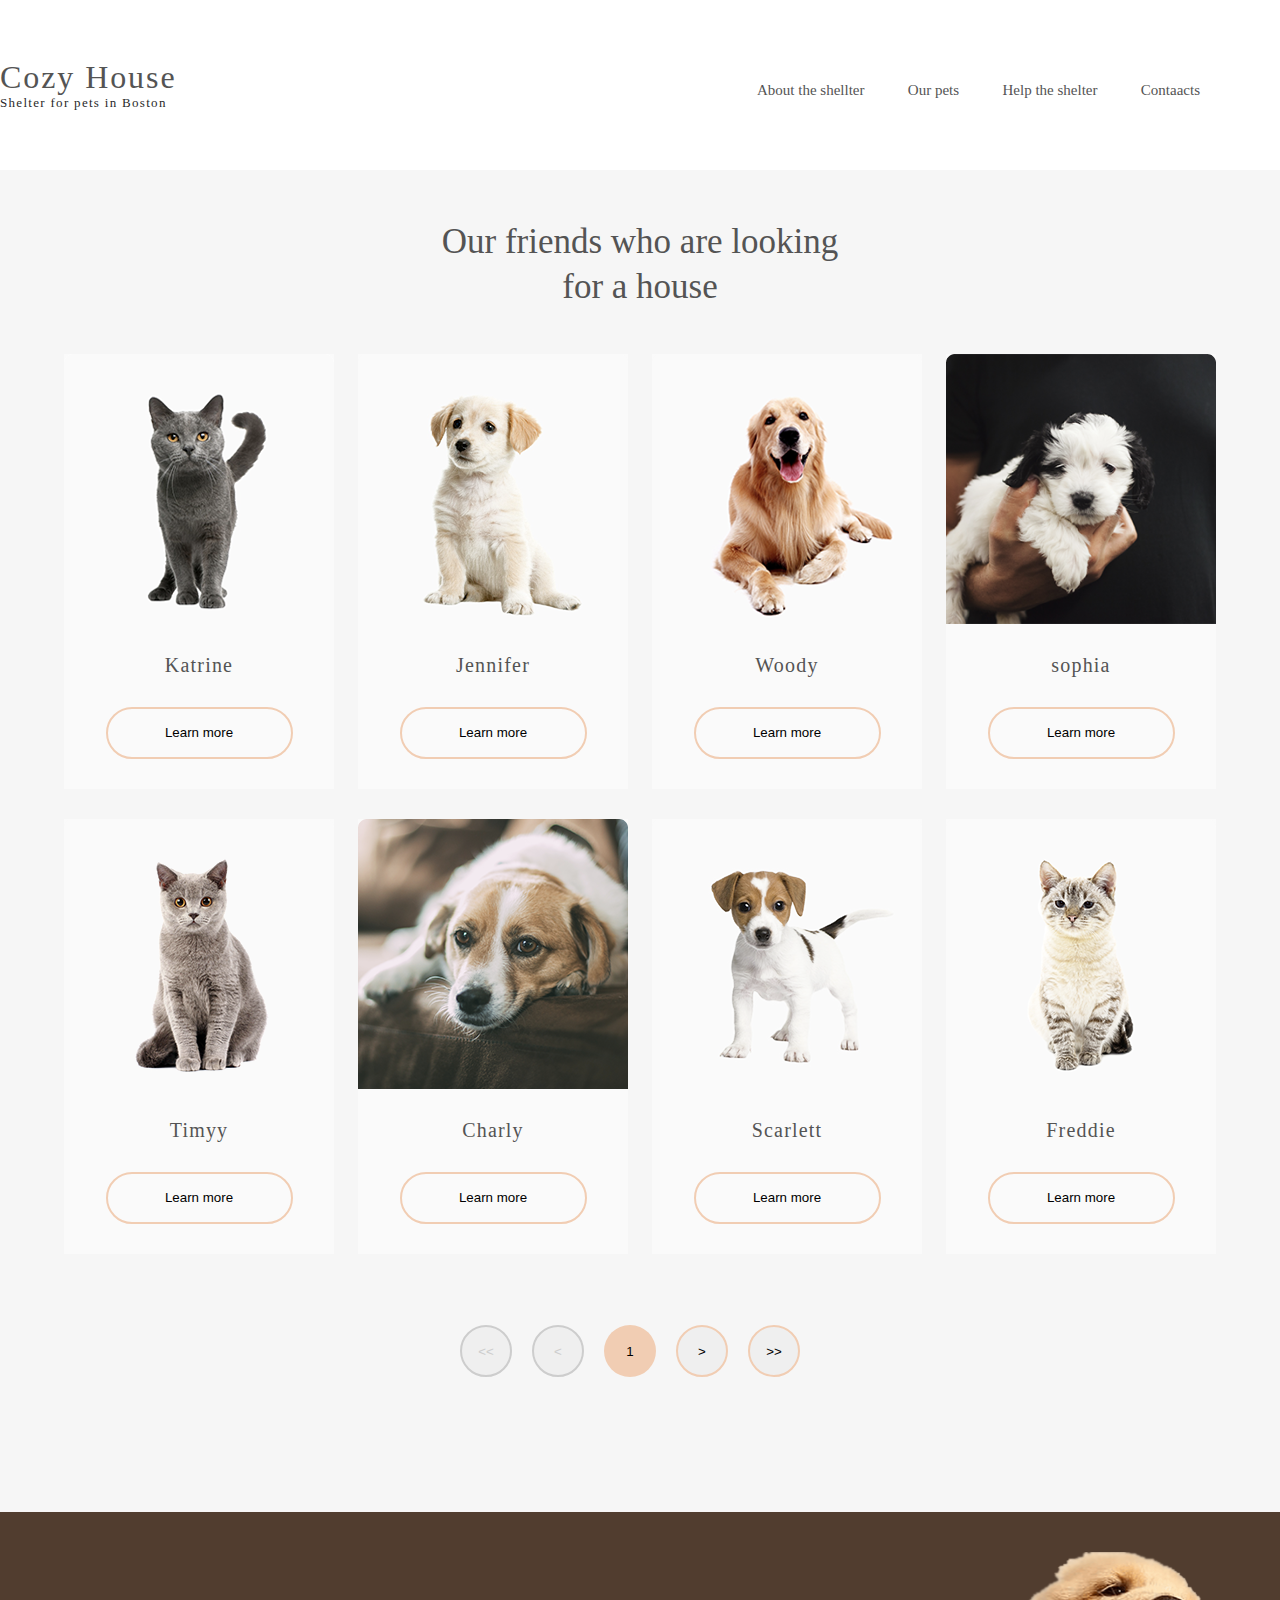
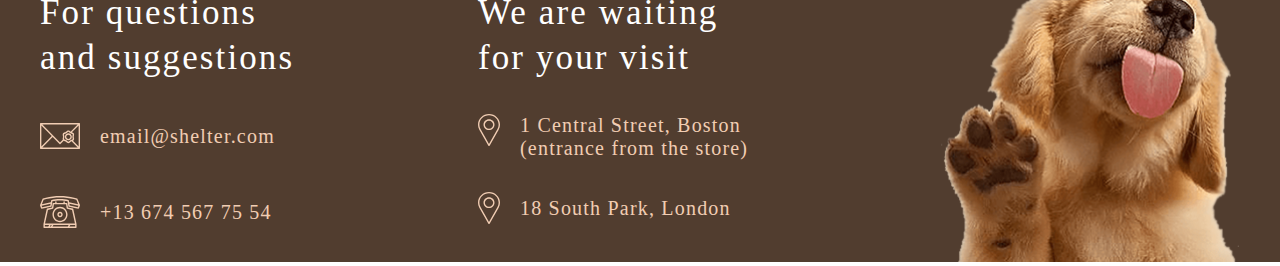
==== pages/pets/index.html @ 42f502eb "feat: add our-pets page" ====
<!DOCTYPE html>
<html lang="en">
<head>
    <meta charset="UTF-8">
    <meta http-equiv="X-UA-Compatible" content="IE=edge">
    <meta name="viewport" content="width=device-width, initial-scale=1.0">
    <link rel="stylesheet" href="./style.css">
    <title>Document</title>
</head>
<body>
    <div class="all">
    <header>
        <div class="logo">
            <h1>Cozy House</h1>
            <p>Shelter for pets in Boston</p>
        </div>
        <div class="navigation">
            <nav>
                <ul>
                    <li><a href="#">About the shellter</a></li>
                    <li><a href="#">Our pets</a></li>
                    <li><a href="#">Help the shelter</a></li>
                    <li><a href="#">Contaacts</a></li>
                </ul>
            </nav>
        </div>
    </header>
    <main>
        <div class="main-box">
            <div class="main-box-title">
                <h3>Our friends who are looking for a house</h3>
            </div>
            <div class="main-box-wrap">
                <div class="main-box-containter">
                    <div class="container-img"><img src="../../assets/images/pets-katrine.png" alt="katrine"></div>
                    <div class="container-title"><h2>Katrine</h2></div>
                    <div class="container-btn"><button>Learn more</button></div>
                </div>
                <div class="main-box-containter">
                    <div class="container-img"><img src="../../assets/images/pets-jennifer.png" alt="jennifer"></div>
                    <div class="container-title"><h2>Jennifer</h2></div>
                    <div class="container-btn"><button>Learn more</button></div>
                </div>
                <div class="main-box-containter">
                    <div class="container-img"><img src="../../assets/images/pets-woody.png" alt="woody"></div>
                    <div class="container-title"><h2>Woody</h2></div>
                    <div class="container-btn"><button>Learn more</button></div>
                </div>
                <div class="main-box-containter">
                    <div class="container-img"><img src="../../assets/images/pets-sophia.png" alt="sophia"></div>
                    <div class="container-title"><h2>sophia</h2></div>
                    <div class="container-btn"><button>Learn more</button></div>
                </div>
                <div class="main-box-containter">
                    <div class="container-img"><img src="../../assets/images/pets-timmy.png" alt="timmy"></div>
                    <div class="container-title"><h2>Timyy</h2></div>
                    <div class="container-btn"><button>Learn more</button></div>
                </div>
                <div class="main-box-containter">
                    <div class="container-img"><img src="../../assets/images/pets-charly.png" alt="charly"></div>
                    <div class="container-title"><h2>Charly</h2></div>
                    <div class="container-btn"><button>Learn more</button></div>
                </div>
                <div class="main-box-containter">
                    <div class="container-img"><img src="../../assets/images/pets-scarlett.png" alt="scarlett"></div>
                    <div class="container-title"><h2>Scarlett</h2></div>
                    <div class="container-btn"><button>Learn more</button></div>
                </div>
                <div class="main-box-containter">
                    <div class="container-img"><img src="../../assets/images/pets-freddie.png" alt="freddie"></div>
                    <div class="container-title"><h2>Freddie</h2></div>
                    <div class="container-btn"><button>Learn more</button></div>
                </div>

            </div>
            <div class="arrows">
                <button class="border-left"><<</button>
                <button class="border-left"><</button>
                <button class="border-one">1</button>
                <button class="border-right">></button>
                <button class="border-right">>></button>
            </div>

        </div>
    </main>
    <footer>
        <div class="footer-box">
            <div class="footer-box-one">
                <div class="footer-box-one-title">
                    <h3>For questions and suggestions</h3>
                </div>
                <div class="footer-box-mail">
                    <div>
                        <img src="../../assets/icons/icon-email.svg" alt="email">
                     </div>
                    <a href="mailto:email@shelter.com">email@shelter.com</a>
                </div>
                <div class="footer-box-phone">
                    <div>
                       <img src="../../assets/icons/icon-phone.svg" alt="phone">
                     </div>
                    <a href="">+13 674 567 75 54</a>
                </div>
            </div>
            <div class="footer-box-two">
                <div class="box-two-title">
                    <h3>We are waiting for your visit</h3>
                </div>
                <div class="box-two-location-one">
                    <div>
                        <img src="../../assets/icons/icon-marker.svg" alt="marker">
                    </div>
                    <h4>1 Central Street, Boston (entrance from the store)</h4>
                </div>
                <div class="box-two-location-two">
                    <div>
                        <img src="../../assets/icons/icon-marker.svg" alt="marker">
                    </div>
                    <h4>18 South Park, London </h4>
                </div>

            </div>
            <div class="footer-box-three">
                <img src="../../assets/images/footer-puppy.png" alt="puppy">
            </div>
        </div>
       </footer>
    </div>
</body>
</html>
---- pages/pets/style.css ----
* {
    margin: 0;
    padding: 0;
    box-sizing: border-box;
    list-style: none;
    text-decoration: none;
}

body {
    display: flex;
    justify-content: center;
}
.all {
    width: 1280px;
}

header {
    width: 1200px;
    height: 60px;
    display: flex;
    justify-content: space-between;
    align-items: center;
    margin-bottom: 50px;
    margin-top: 60px;
}

.logo {
    width: 184px;
    height: 60px;
}
.logo h1 {
    display: flex;
    align-items: center;
    letter-spacing: 0.06em;
    font-size: 32px;
    line-height: 35px;
    font-weight: 400;
    color: #545454;
}

.logo p {
    font-size: 13px;
    line-height: 15px;
    font-weight: 400;
    display: flex;
    align-items: center;
    letter-spacing: 0.1em;
    color: #292929;
}

.navigation {
    width: 443px;
    height: 27px;
    display: flex;
    align-items: center;

}
.navigation nav {
    display: flex;
    width: 100%;


}

.navigation nav ul {
    display: flex;
    align-items: center;
    width: 100%;
    justify-content: space-between;
}

.navigation nav ul li {
    display: flex;
    justify-content: space-between;
    font-size: 15px;
    font-weight: 400;
    line-height: 24px;
}

.navigation nav ul li a {
    color : #545454;

}

.navigation nav ul li a:hover {
    color: #FAFAFA;
    border-bottom: 2px solid #F1CDB3;
}

/* main  */
main {
    width: 1280px;
    height: 1342px;
    background: #F6F6F6;
    display: flex;
    justify-content: center;
    text-align: center;
}

.main-box {
    width: 1200px;
    height: 1162px;
    display: flex;
    justify-content: center;
    align-items: center;
    flex-direction: column;
    position: relative;

}

.main-box-title {
    width: 400px;
    height: 90px;
    margin-bottom: 45px;
}

.main-box-title h3 {
    color: #545454;
    font-family: 'Georgia';
    font-style: normal;
    font-weight: 400;
    font-size: 35px;
    line-height: 45px;
}

.main-box-wrap {
    width: 1200px;
    height: 930px;
    display: grid;
    grid-template-columns: repeat(4, 270px);
    justify-content: space-evenly;
    /* margin: 0 auto; */
}

.main-box-containter {
    width: 270px;
    height: 435px;
    background: #FAFAFA;
    text-align: center;
    
    
}

.container-img {
   width: 270px;
   height: 270px;
   margin-bottom: 30px;
}

.container-img img {
    object-fit: cover;
    width: 100%;
    height: 100%;
}

.container-title {
    margin-bottom: 30px;
}

.container-title h2 {
    color: #545454;
    font-family: 'Georgia';
    font-style: normal;
    font-weight: 400;
    font-size: 20px;
    line-height: 23px;
    letter-spacing: 0.06em;
}


.container-btn button {
    border: 2px solid #F1CDB3;
    border-radius: 100px;
    width: 187px;
    height: 52px;
    background-color: #FAFAFA;
}

.arrows {
    width: 340px;
    height: 52px;
    position: absolute;
    bottom: -45px;
    left: 35%;
    display: flex;
    justify-content: space-between;
}

.arrows button {
    width: 52px;
    height: 52px;
    border-radius: 100px;
}

.border-left {
    border: 2px solid #CDCDCD;
    color: #CDCDCD;
}

.border-right {
    border: 2px solid #F1CDB3;

}

.border-one {
    background: #F1CDB3;
    border: none;
}

/* footer  */

footer {
    width: 1280px;
    height: 350px;
    background-color: #513D2F;
    display: flex;
    justify-content: center;
}

.footer-box {
    width: 1200px;
    height: 310px;
    margin-top: 40px;
    display: flex;
    justify-content: space-between;
    align-items: center;
}

.footer-box-one {
    width: 278px;
    height: 234px;
}

.footer-box-one-title {
    width: 278px;
    height: 90px;
    margin-bottom: 40px;
}



.footer-box-one-title h3 {
    font-weight: 400;
    font-size: 35px;
    line-height: 45px;
    letter-spacing: 0.06em;
    color: #FFFFFF;
}

.footer-box-mail {
    display: flex;
    width: 251px;
    height: 32px;
    align-items: center;
    margin-bottom: 44px;
}


.footer-box-mail a {
    font-weight: 400;
    font-size: 20px;
    line-height: 23px;
    letter-spacing: 0.06em;
    color: #F1CDB3;
}
.footer-box-mail div {
    width: 40px;
    height: 32px;
    margin-right: 20px;
}
.footer-box-mail div img {
    object-fit: cover;
    width: 100%;
    height: 100%;
}

.footer-box-phone {
    width: 239px;
    height: 32px;
    display: flex;
    
    align-items: center;
}
.footer-box-phone a {
    font-weight: 400;
    font-size: 20px;
    line-height: 115%;
    letter-spacing: 0.06em;
    color: #F1CDB3;
}

.footer-box-phone div {
    margin-right: 20px;
    width: 40px;
    height: 32px;
}

.footer-box-phone div img {
    object-fit: cover;
    width: 100%;
    height: 100%;
}

.footer-box-two {
    width: 302px;
    height: 234px;
}

.box-two-title {
    width: 270px;
    height: 90px;
    margin-bottom: 34px;
}
.box-two-title h3 {
    font-weight: 400;
    font-size: 35px;
    line-height: 45px;
    letter-spacing: 0.06em;
    color: #FFFFFF;
}

.location {
    width: 260px;
    height: 46px;
    display: flex;
}

.location h4 {
    font-weight: 400;
    font-size: 20px;
    line-height: 23px;
    letter-spacing: 0.06em;
    color: #F1CDB3;
}

.box-two-location-one {
    display: flex;
    width: 302px;
    height: 46px;
    margin-bottom: 32px;
}

.box-two-location-one div {
    margin-right: 20px;
}

.box-two-location-one h4 {
    font-weight: 400;
    font-size: 20px;
    line-height: 23px;
    letter-spacing: 0.06em;
    color: #F1CDB3;
}

.box-two-location-two {
    width: 302px;
    height: 32px;
    display: flex;
    align-items: center;
}

.box-two-location-two div {
    margin-right: 20px;
    width: 22px;
    height: 32px;
}
.box-two-location-two div img {
    object-fit: cover;
    width: 100%;
    height: 100%;
}

.box-two-location-two h4 {
    font-weight: 400;
    font-size: 20px;
    line-height: 23px;
    letter-spacing: 0.06em;
    color: #F1CDB3;
}

.footer-box-three {
    width: 300px;
    height: 310px;
}

.footer-box-three img {
    object-fit: cover;
    width: 100%;
    height: 100%;
}
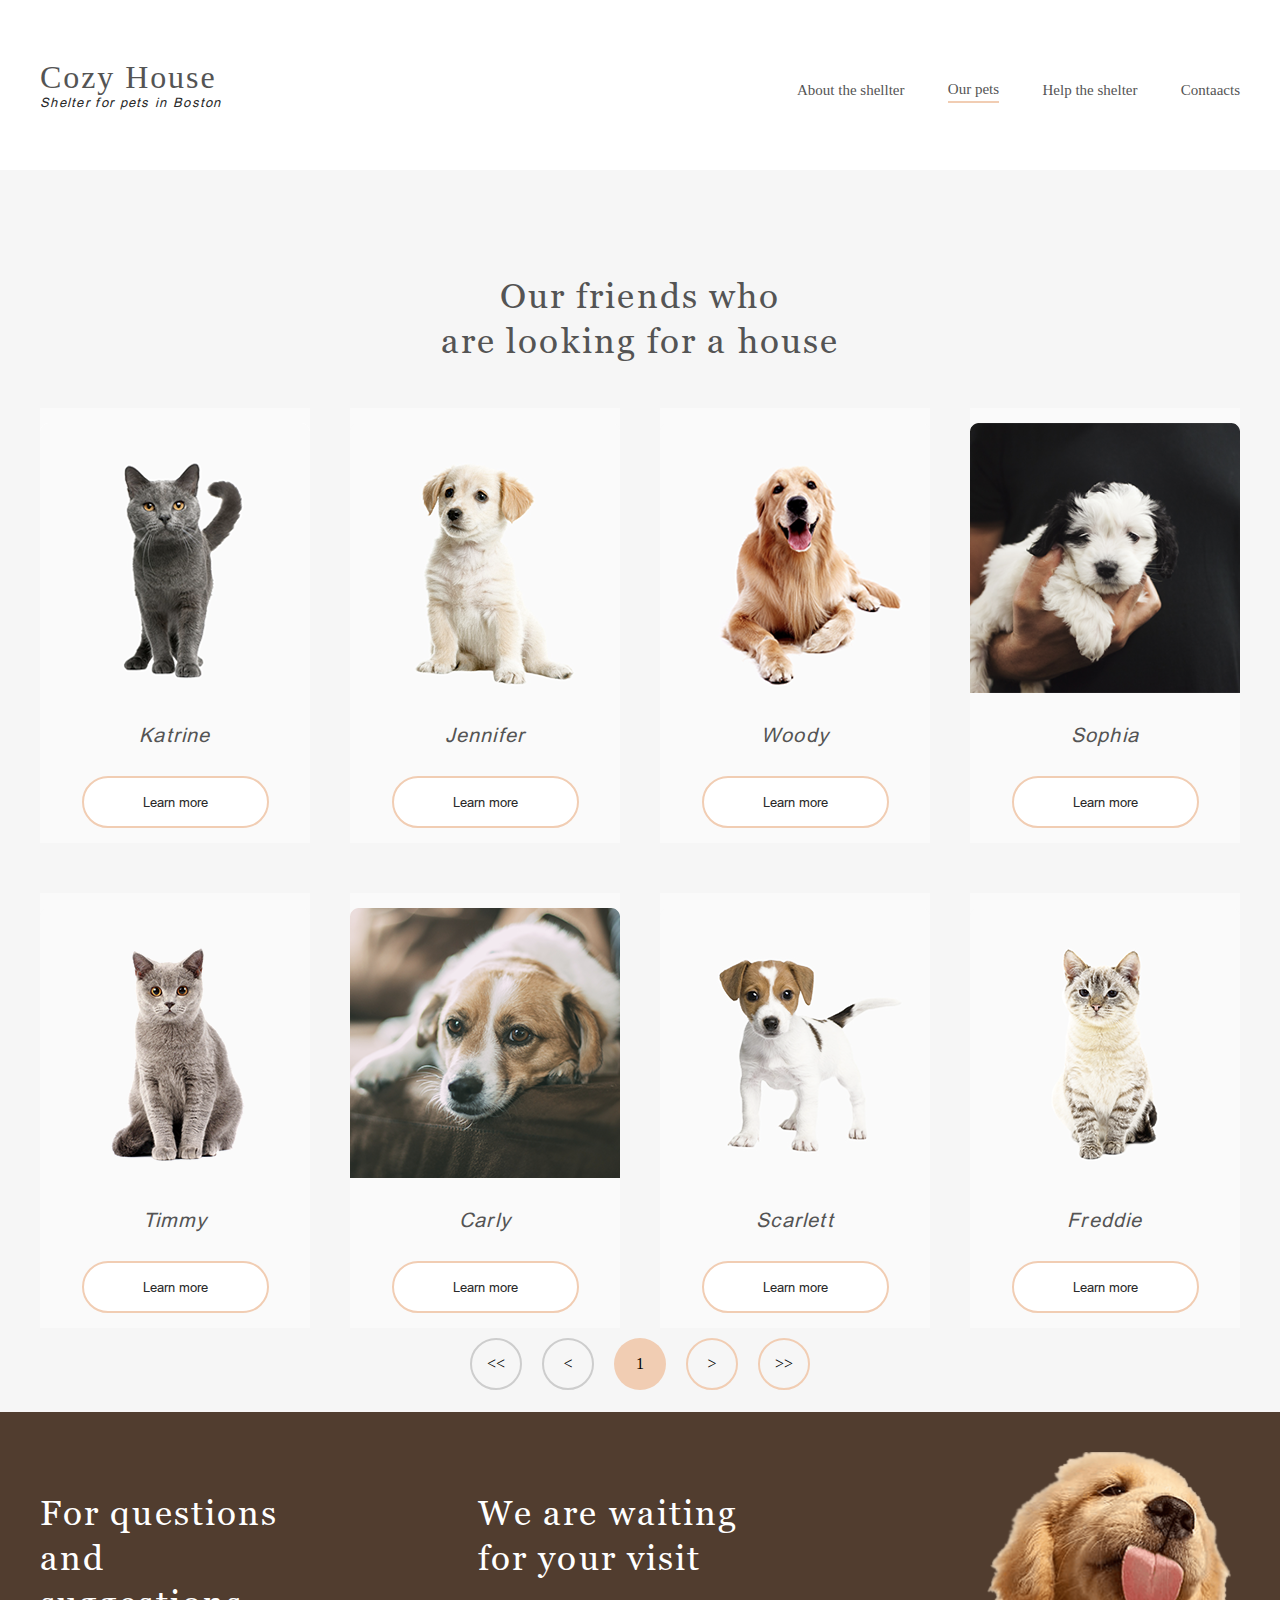
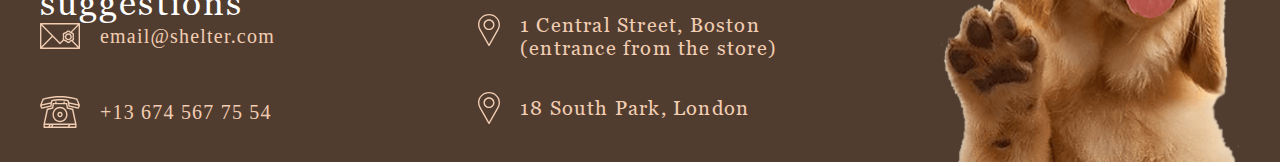
==== commit 1bd9e690: "feat: changed main content" ====
--- a/pages/pets/index.html
+++ b/pages/pets/index.html
@@ -5,10 +5,9 @@
     <meta http-equiv="X-UA-Compatible" content="IE=edge">
     <meta name="viewport" content="width=device-width, initial-scale=1.0">
     <link rel="stylesheet" href="./style.css">
-    <title>Document</title>
+    <title>our pats</title>
 </head>
 <body>
-    <div class="all">
     <header>
         <div class="logo">
             <h1>Cozy House</h1>
@@ -17,73 +16,69 @@
         <div class="navigation">
             <nav>
                 <ul>
-                    <li><a href="#">About the shellter</a></li>
-                    <li><a href="#">Our pets</a></li>
-                    <li><a href="#">Help the shelter</a></li>
-                    <li><a href="#">Contaacts</a></li>
+                    <li><a href="../main/index.h.html" >About the shellter</a></li>
+                    <li><a href="../pets/index.html" >Our pets</a></li>
+                    <li><a href="#help">Help the shelter</a></li>
+                    <li><a href="#foot">Contaacts</a></li>
                 </ul>
             </nav>
         </div>
     </header>
     <main>
-        <div class="main-box">
-            <div class="main-box-title">
-                <h3>Our friends who are looking for a house</h3>
+        <div class="container">
+            <div class="container-title">
+                <h3>Our friends who <br> are looking for a house</h3>
             </div>
-            <div class="main-box-wrap">
-                <div class="main-box-containter">
-                    <div class="container-img"><img src="../../assets/images/pets-katrine.png" alt="katrine"></div>
-                    <div class="container-title"><h2>Katrine</h2></div>
-                    <div class="container-btn"><button>Learn more</button></div>
+            <div class="container-grid">
+                <div class="grid-card">
+                    <div class="grid-card-img"><img src="../../assets/images/pets-katrine.png" alt="katrine"></div>
+                    <div class="grid-card-title"><p>Katrine</p></div>
+                    <div class="grid-card-btn"><button>Learn more</button></div>
                 </div>
-                <div class="main-box-containter">
-                    <div class="container-img"><img src="../../assets/images/pets-jennifer.png" alt="jennifer"></div>
-                    <div class="container-title"><h2>Jennifer</h2></div>
-                    <div class="container-btn"><button>Learn more</button></div>
+                <div class="grid-card">
+                    <div class="grid-card-img"><img src="../../assets/images/pets-jennifer.png" alt="jennifer"></div>
+                    <div class="grid-card-title"><p>Jennifer</p></div>
+                    <div class="grid-card-btn"><button>Learn more</button></div>
                 </div>
-                <div class="main-box-containter">
-                    <div class="container-img"><img src="../../assets/images/pets-woody.png" alt="woody"></div>
-                    <div class="container-title"><h2>Woody</h2></div>
-                    <div class="container-btn"><button>Learn more</button></div>
+                <div class="grid-card">
+                    <div class="grid-card-img"><img src="../../assets/images/pets-woody.png" alt="woody"></div>
+                    <div class="grid-card-title"><p>Woody</p></div>
+                    <div class="grid-card-btn"><button>Learn more</button></div>
                 </div>
-                <div class="main-box-containter">
-                    <div class="container-img"><img src="../../assets/images/pets-sophia.png" alt="sophia"></div>
-                    <div class="container-title"><h2>sophia</h2></div>
-                    <div class="container-btn"><button>Learn more</button></div>
+                <div class="grid-card">
+                    <div class="grid-card-img"><img src="../../assets/images/pets-sophia.png" alt="sophia"></div>
+                    <div class="grid-card-title"><p>Sophia</p></div>
+                    <div class="grid-card-btn"><button>Learn more</button></div>
+                </div>                <div class="grid-card">
+                    <div class="grid-card-img"><img src="../../assets/images/pets-timmy.png" alt="Timmy"></div>
+                    <div class="grid-card-title"><p>Timmy</p></div>
+                    <div class="grid-card-btn"><button>Learn more</button></div>
                 </div>
-                <div class="main-box-containter">
-                    <div class="container-img"><img src="../../assets/images/pets-timmy.png" alt="timmy"></div>
-                    <div class="container-title"><h2>Timyy</h2></div>
-                    <div class="container-btn"><button>Learn more</button></div>
+                <div class="grid-card">
+                    <div class="grid-card-img"><img src="../../assets/images/pets-charly.png" alt="Carly"></div>
+                    <div class="grid-card-title"><p>Carly</p></div>
+                    <div class="grid-card-btn"><button>Learn more</button></div>
+                </div>                <div class="grid-card">
+                    <div class="grid-card-img"><img src="../../assets/images/pets-scarlett.png" alt="Scarlett"></div>
+                    <div class="grid-card-title"><p>Scarlett</p></div>
+                    <div class="grid-card-btn"><button>Learn more</button></div>
+                </div>                <div class="grid-card">
+                    <div class="grid-card-img"><img src="../../assets/images/pets-freddie.png" alt="Freddie"></div>
+                    <div class="grid-card-title"><p>Freddie</p></div>
+                    <div class="grid-card-btn"><button>Learn more</button></div>
                 </div>
-                <div class="main-box-containter">
-                    <div class="container-img"><img src="../../assets/images/pets-charly.png" alt="charly"></div>
-                    <div class="container-title"><h2>Charly</h2></div>
-                    <div class="container-btn"><button>Learn more</button></div>
-                </div>
-                <div class="main-box-containter">
-                    <div class="container-img"><img src="../../assets/images/pets-scarlett.png" alt="scarlett"></div>
-                    <div class="container-title"><h2>Scarlett</h2></div>
-                    <div class="container-btn"><button>Learn more</button></div>
-                </div>
-                <div class="main-box-containter">
-                    <div class="container-img"><img src="../../assets/images/pets-freddie.png" alt="freddie"></div>
-                    <div class="container-title"><h2>Freddie</h2></div>
-                    <div class="container-btn"><button>Learn more</button></div>
-                </div>
+            </div>
+            <div class="arrows">
+                <div class="arrows-black"><span><<</span></div>
+                <div class="arrows-black"><span><</span></div>
+                <div class="arrows-one">1</div>
+                <div class="arrows-pimk-ish"><span>></span></div>
+                <div class="arrows-pimk-ish"><span>>></span></div>
 
             </div>
-            <div class="arrows">
-                <button class="border-left"><<</button>
-                <button class="border-left"><</button>
-                <button class="border-one">1</button>
-                <button class="border-right">></button>
-                <button class="border-right">>></button>
-            </div>
-
         </div>
     </main>
-    <footer>
+    <footer id="foot">
         <div class="footer-box">
             <div class="footer-box-one">
                 <div class="footer-box-one-title">
@@ -99,7 +94,7 @@
                     <div>
                        <img src="../../assets/icons/icon-phone.svg" alt="phone">
                      </div>
-                    <a href="">+13 674 567 75 54</a>
+                    <a href="tel:+136745677554">+13 674 567 75 54</a>
                 </div>
             </div>
             <div class="footer-box-two">
@@ -110,13 +105,17 @@
                     <div>
                         <img src="../../assets/icons/icon-marker.svg" alt="marker">
                     </div>
-                    <h4>1 Central Street, Boston (entrance from the store)</h4>
+                    <a href="https://goo.gl/maps/YngXgq2mWNd2mPq39" target="_blank">
+                         <h4>1 Central Street, Boston (entrance from the store)</h4>
+                    </a>
                 </div>
                 <div class="box-two-location-two">
                     <div>
                         <img src="../../assets/icons/icon-marker.svg" alt="marker">
                     </div>
-                    <h4>18 South Park, London </h4>
+                    <a href="https://goo.gl/maps/i6EnnC2U26eGFeHZ9" target="_blank">
+                       <h4>18 South Park, London </h4>
+                    </a>
                 </div>
 
             </div>
@@ -124,7 +123,8 @@
                 <img src="../../assets/images/footer-puppy.png" alt="puppy">
             </div>
         </div>
-       </footer>
-    </div>
+    </footer>
+
+<script src="./script.js"></script>
 </body>
 </html>--- a/pages/pets/style.css
+++ b/pages/pets/style.css
@@ -9,9 +9,42 @@
 body {
     display: flex;
     justify-content: center;
-}
-.all {
-    width: 1280px;
+    flex-direction: column;
+    align-items: center;
+}
+@font-face {
+	font-family: 'Georgia';
+	src: url('../../assets/fonts/georgia.ttf');
+	src: local('Georgia Regular'), local('Georgia-Regular'),
+		url('../../assets/fonts/georgia.ttf') format('truetype');
+	font-weight: normal;
+	font-style: normal;
+}
+
+@font-face {
+	font-family: 'Arial';
+	src: url('../../assets/fonts/arial.ttf');
+	src: local('Arial Regular'), local('Arial-Regular'),
+		url('../../assets/fonts/arial.ttf') format('truetype');
+	font-weight: normal;
+	font-style: normal;
+}
+
+
+
+h3  {
+    font-family: 'Georgia';
+    font-style: normal; 
+}
+
+p {
+    font-family: 'Arial';
+    font-style: italic;
+}
+
+h4 {
+    font-family: 'Georgia';
+    font-style: normal;
 }
 
 header {
@@ -83,131 +116,164 @@
 }
 
 .navigation nav ul li a:hover {
-    color: #FAFAFA;
+    color: #545454;
     border-bottom: 2px solid #F1CDB3;
 }
 
-/* main  */
+nav ul li:nth-child(2) {
+    border-bottom: 2px solid #F1CDB3 ;
+}
+
+
 main {
     width: 1280px;
-    height: 1342px;
-    background: #F6F6F6;
-    display: flex;
-    justify-content: center;
-    text-align: center;
-}
-
-.main-box {
+    background-color: #F6F6F6;
+    display: flex;
+    justify-content: center;
+    align-items: center;
+}
+
+.container {
     width: 1200px;
     height: 1162px;
-    display: flex;
-    justify-content: center;
-    align-items: center;
+    margin-top: 80px;
+    display: flex;
+    justify-content: center;
+    align-items: center;
+    text-align: center;
     flex-direction: column;
-    position: relative;
-
-}
-
-.main-box-title {
+}
+.container-title {
     width: 400px;
     height: 90px;
+    color: #545454;
     margin-bottom: 45px;
-}
-
-.main-box-title h3 {
-    color: #545454;
-    font-family: 'Georgia';
-    font-style: normal;
+    display: flex;
+    justify-content: center;
+    align-items: center;
+}
+
+.container-title h3 {
     font-weight: 400;
     font-size: 35px;
     line-height: 45px;
-}
-
-.main-box-wrap {
+    letter-spacing: 0.06em;
+    color: #545454;
+
+}
+
+.container-grid {
     width: 1200px;
     height: 930px;
     display: grid;
     grid-template-columns: repeat(4, 270px);
-    justify-content: space-evenly;
-    /* margin: 0 auto; */
-}
-
-.main-box-containter {
+    justify-content: center;
+    gap: 40px;
+    
+}
+
+.grid-card {
+    background-color: #FAFAFA;
+    height: 435px;
+    display: flex;
+    flex-direction: column;
+    justify-content: center;
+    align-items: center;
+
+}
+
+.grid-card-img {
     width: 270px;
-    height: 435px;
-    background: #FAFAFA;
-    text-align: center;
-    
-    
-}
-
-.container-img {
-   width: 270px;
-   height: 270px;
-   margin-bottom: 30px;
-}
-
-.container-img img {
+    height: 270px;
+    margin-bottom: 30px;
+}
+.grid-card-img img {
     object-fit: cover;
     width: 100%;
     height: 100%;
-}
-
-.container-title {
+
+}
+
+.grid-card-title {
+    width: 83px;
+    height: 23px;
     margin-bottom: 30px;
 }
 
-.container-title h2 {
+.grid-card-title p {
+    font-weight: 400;
+    font-size: 20px;
+    line-height: 23px;
+    letter-spacing: 0.06em;
     color: #545454;
-    font-family: 'Georgia';
-    font-style: normal;
-    font-weight: 400;
-    font-size: 20px;
-    line-height: 23px;
-    letter-spacing: 0.06em;
-}
-
-
-.container-btn button {
+}
+
+.grid-card-btn {
+    display: flex;
+    justify-content: center;
+    align-items: center;
+}
+
+.grid-card-btn button {
+    width: 187px;
+    height: 52px;
     border: 2px solid #F1CDB3;
     border-radius: 100px;
-    width: 187px;
-    height: 52px;
-    background-color: #FAFAFA;
+    color: #292929;
+    background-color: #ffffff;
+}
+
+.grid-card-btn button:hover {
+    background-color: #FDDCC4;
+    cursor: pointer;
 }
 
 .arrows {
     width: 340px;
     height: 52px;
-    position: absolute;
-    bottom: -45px;
-    left: 35%;
     display: flex;
     justify-content: space-between;
-}
-
-.arrows button {
+    align-items: center;
+}
+
+.arrows div {
     width: 52px;
     height: 52px;
+    border: 100px;
     border-radius: 100px;
-}
-
-.border-left {
+    display: flex;
+    justify-content: center;
+    align-items: center;
+}
+
+.arrows-black span {
+    display: flex;
+    justify-content: center;
+    align-items: center;
     border: 2px solid #CDCDCD;
-    color: #CDCDCD;
-}
-
-.border-right {
+    border-radius: 100px;
+    width: 52px;
+    height: 52px;
+    cursor: pointer;
+
+}
+
+.arrows-pimk-ish span {
+    display: flex;
+    justify-content: center;
+    align-items: center;
     border: 2px solid #F1CDB3;
-
-}
-
-.border-one {
-    background: #F1CDB3;
-    border: none;
-}
-
-/* footer  */
+    border-radius: 100px;
+    width: 52px;
+    height: 52px;
+    cursor: pointer;
+}
+
+.arrows-one {
+    background-color: #F1CDB3;
+    cursor: pointer;
+
+}
 
 footer {
     width: 1280px;
@@ -387,4 +453,4 @@
     object-fit: cover;
     width: 100%;
     height: 100%;
-}+}
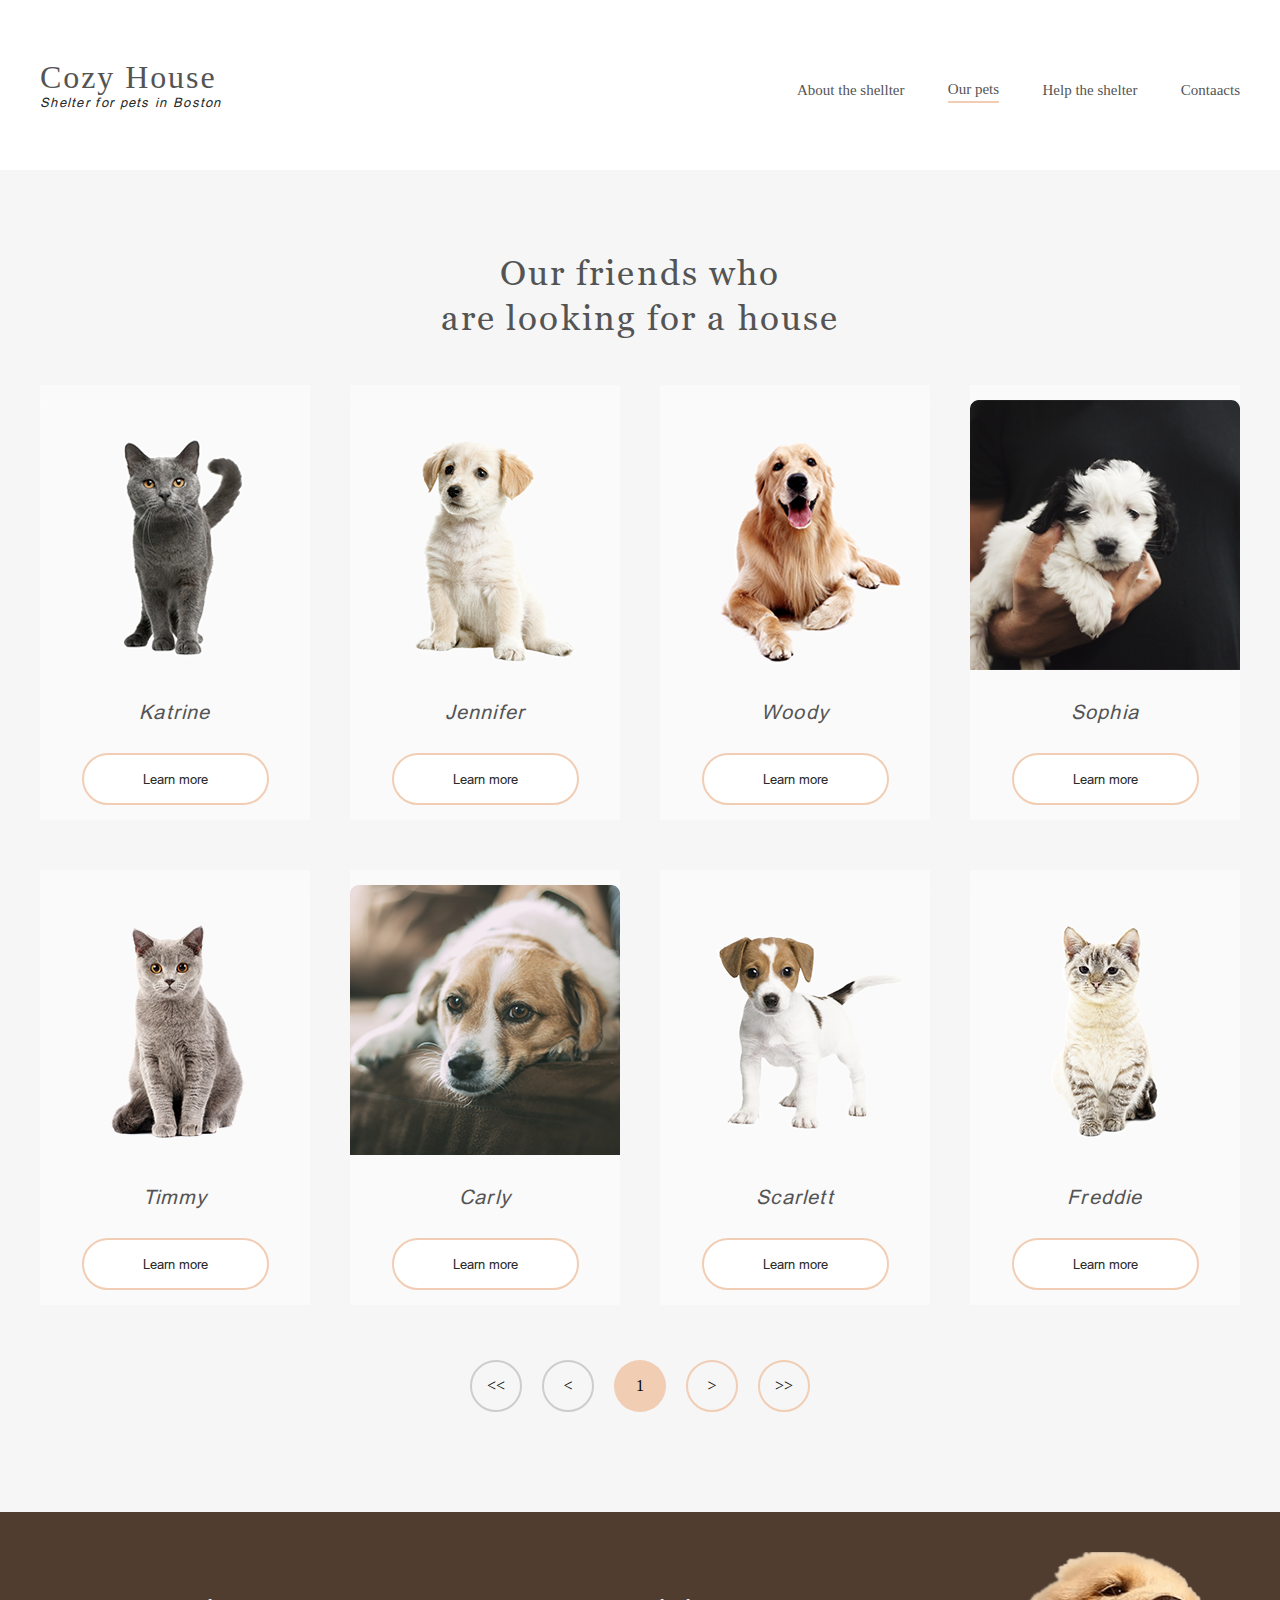
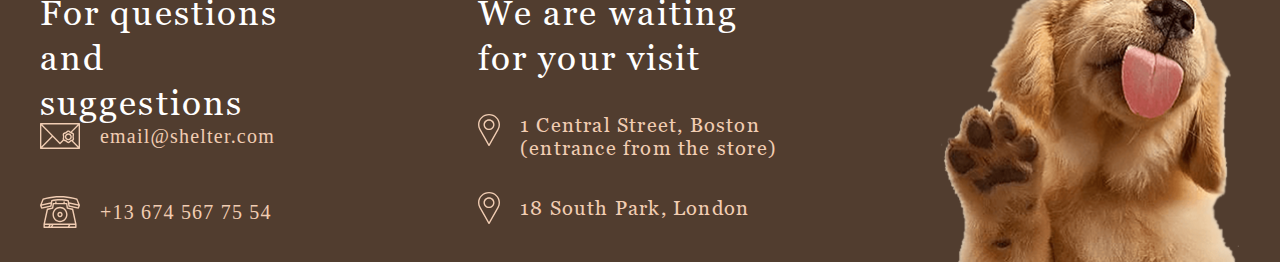
==== commit 33cb8bca: "feat:add link to header logo and hover on cards" ====
--- a/pages/pets/index.html
+++ b/pages/pets/index.html
@@ -9,14 +9,16 @@
 </head>
 <body>
     <header>
-        <div class="logo">
-            <h1>Cozy House</h1>
-            <p>Shelter for pets in Boston</p>
-        </div>
+        <a href="../../pages/main/index.html">
+            <div class="logo">
+                <h1>Cozy House</h1>
+                <p>Shelter for pets in Boston</p>
+            </div>
+           </a>
         <div class="navigation">
             <nav>
                 <ul>
-                    <li><a href="../main/index.h.html" >About the shellter</a></li>
+                    <li><a href="../main/index.html" >About the shellter</a></li>
                     <li><a href="../pets/index.html" >Our pets</a></li>
                     <li><a href="#help">Help the shelter</a></li>
                     <li><a href="#foot">Contaacts</a></li>
--- a/pages/pets/style.css
+++ b/pages/pets/style.css
@@ -142,6 +142,7 @@
     align-items: center;
     text-align: center;
     flex-direction: column;
+    margin-bottom: 100px;
 }
 .container-title {
     width: 400px;
@@ -169,7 +170,7 @@
     grid-template-columns: repeat(4, 270px);
     justify-content: center;
     gap: 40px;
-    
+  margin-bottom: 45px;
 }
 
 .grid-card {
@@ -181,6 +182,22 @@
     align-items: center;
 
 }
+
+/* .grid-card:hover {
+    cursor: pointer;
+} */
+
+.grid-card:hover .grid-card-btn button{
+
+    background-color: #FDDCC4;
+
+    cursor: pointer;
+
+}
+.grid-card:hover {
+    cursor: pointer;
+}
+
 
 .grid-card-img {
     width: 270px;
@@ -223,10 +240,6 @@
     background-color: #ffffff;
 }
 
-.grid-card-btn button:hover {
-    background-color: #FDDCC4;
-    cursor: pointer;
-}
 
 .arrows {
     width: 340px;
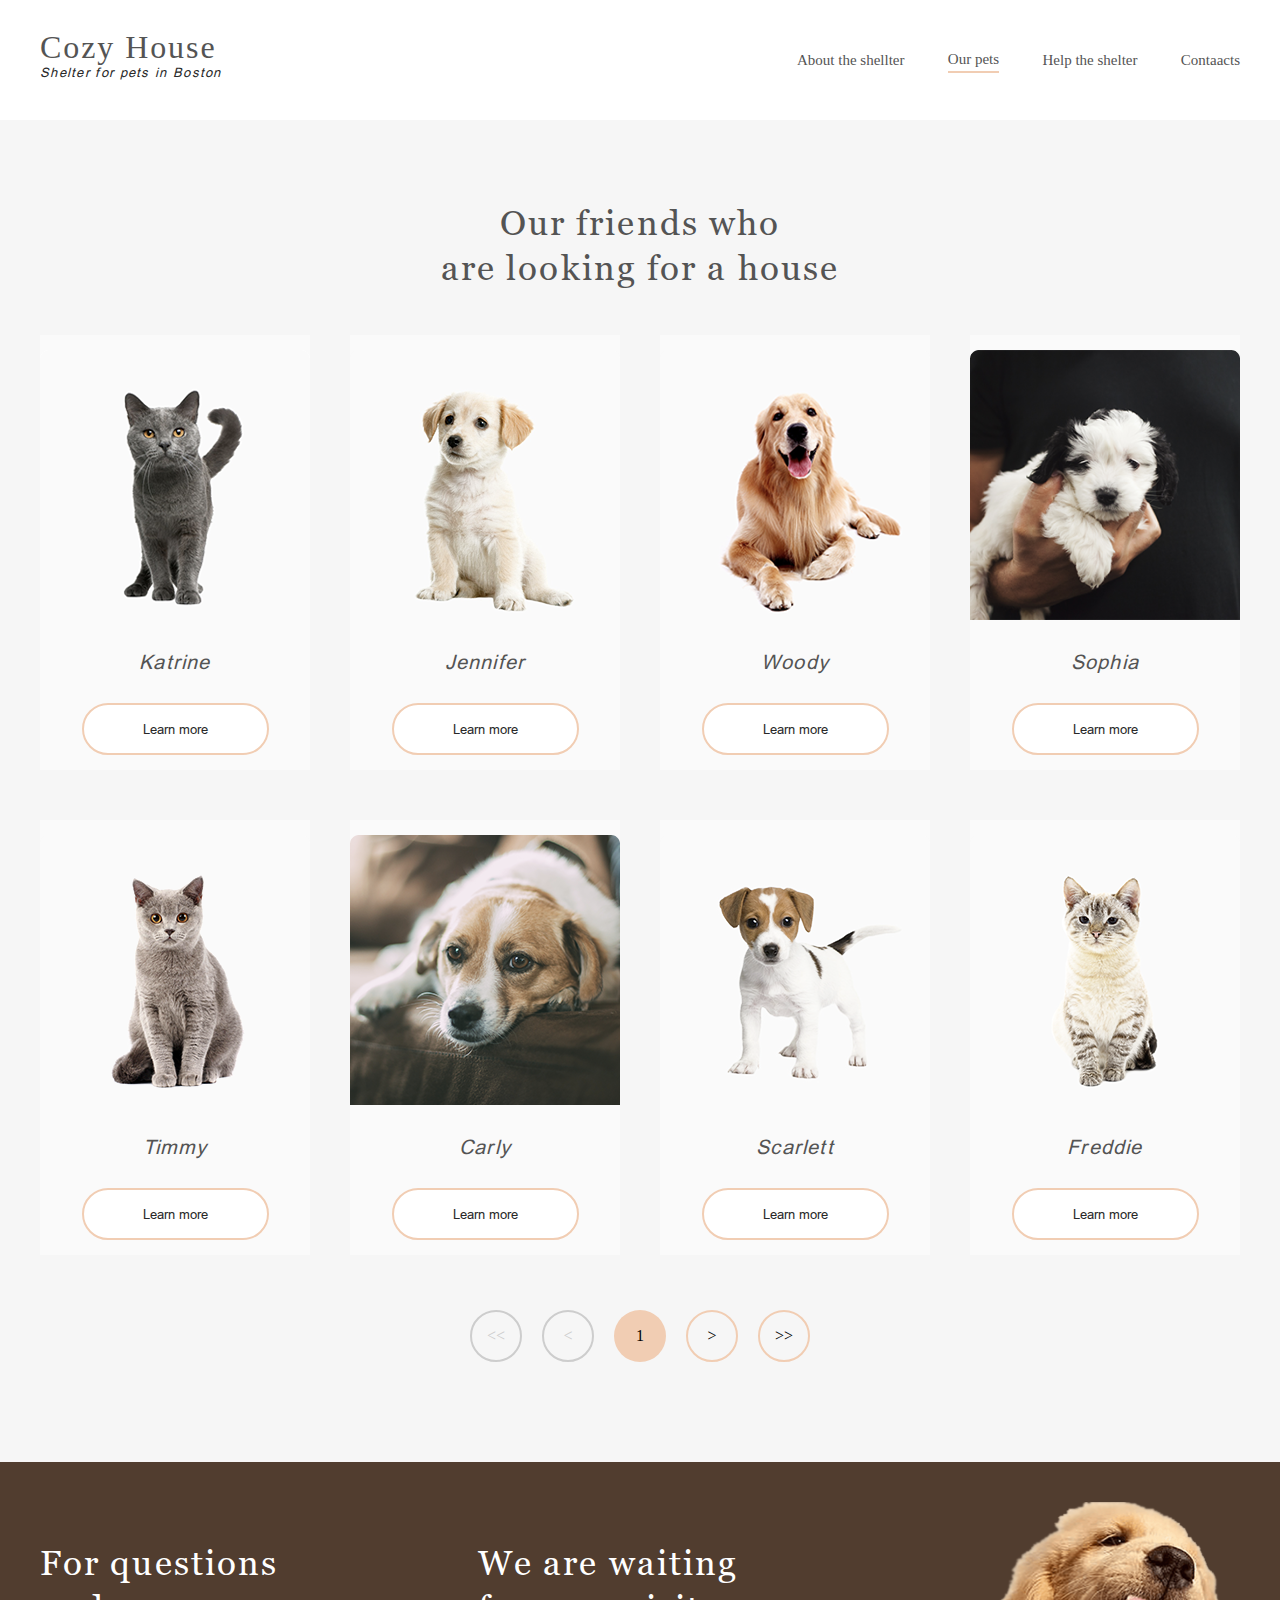
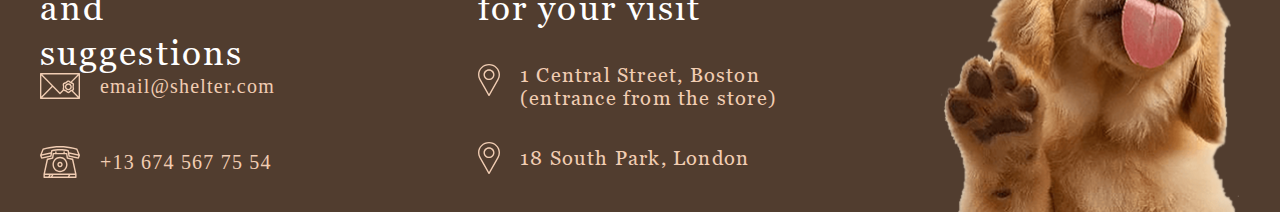
==== commit 29105a76: "feat:change out pats header" ====
--- a/pages/pets/index.html
+++ b/pages/pets/index.html
@@ -9,21 +9,23 @@
 </head>
 <body>
     <header>
-        <a href="../../pages/main/index.html">
-            <div class="logo">
-                <h1>Cozy House</h1>
-                <p>Shelter for pets in Boston</p>
+        <div class="heder">
+            <a href="../../pages/main/index.html">
+                <div class="logo">
+                    <h1>Cozy House</h1>
+                    <p>Shelter for pets in Boston</p>
+                </div>
+            </a>
+            <div class="navigation">
+                <nav>
+                    <ul>
+                        <li><a href="../main/index.html#about" >About the shellter</a></li>
+                        <li><a href="../pets/index.html" >Our pets</a></li>
+                        <li><a href="../main/index.html#help">Help the shelter</a></li>
+                        <li><a href="../main/index.html#foot">Contaacts</a></li>
+                    </ul>
+                </nav>
             </div>
-           </a>
-        <div class="navigation">
-            <nav>
-                <ul>
-                    <li><a href="../main/index.html" >About the shellter</a></li>
-                    <li><a href="../pets/index.html" >Our pets</a></li>
-                    <li><a href="#help">Help the shelter</a></li>
-                    <li><a href="#foot">Contaacts</a></li>
-                </ul>
-            </nav>
         </div>
     </header>
     <main>
--- a/pages/pets/style.css
+++ b/pages/pets/style.css
@@ -49,12 +49,18 @@
 
 header {
     width: 1200px;
+    height: 120px;
+    display: flex;
+    justify-content: center;
+    align-items: center;
+
+}
+.heder {
+    width: 1200px;
     height: 60px;
     display: flex;
     justify-content: space-between;
     align-items: center;
-    margin-bottom: 50px;
-    margin-top: 60px;
 }
 
 .logo {
@@ -259,6 +265,8 @@
     align-items: center;
 }
 
+
+
 .arrows-black span {
     display: flex;
     justify-content: center;
@@ -267,8 +275,8 @@
     border-radius: 100px;
     width: 52px;
     height: 52px;
-    cursor: pointer;
-
+    cursor: default;
+    color: #CDCDCD;
 }
 
 .arrows-pimk-ish span {
